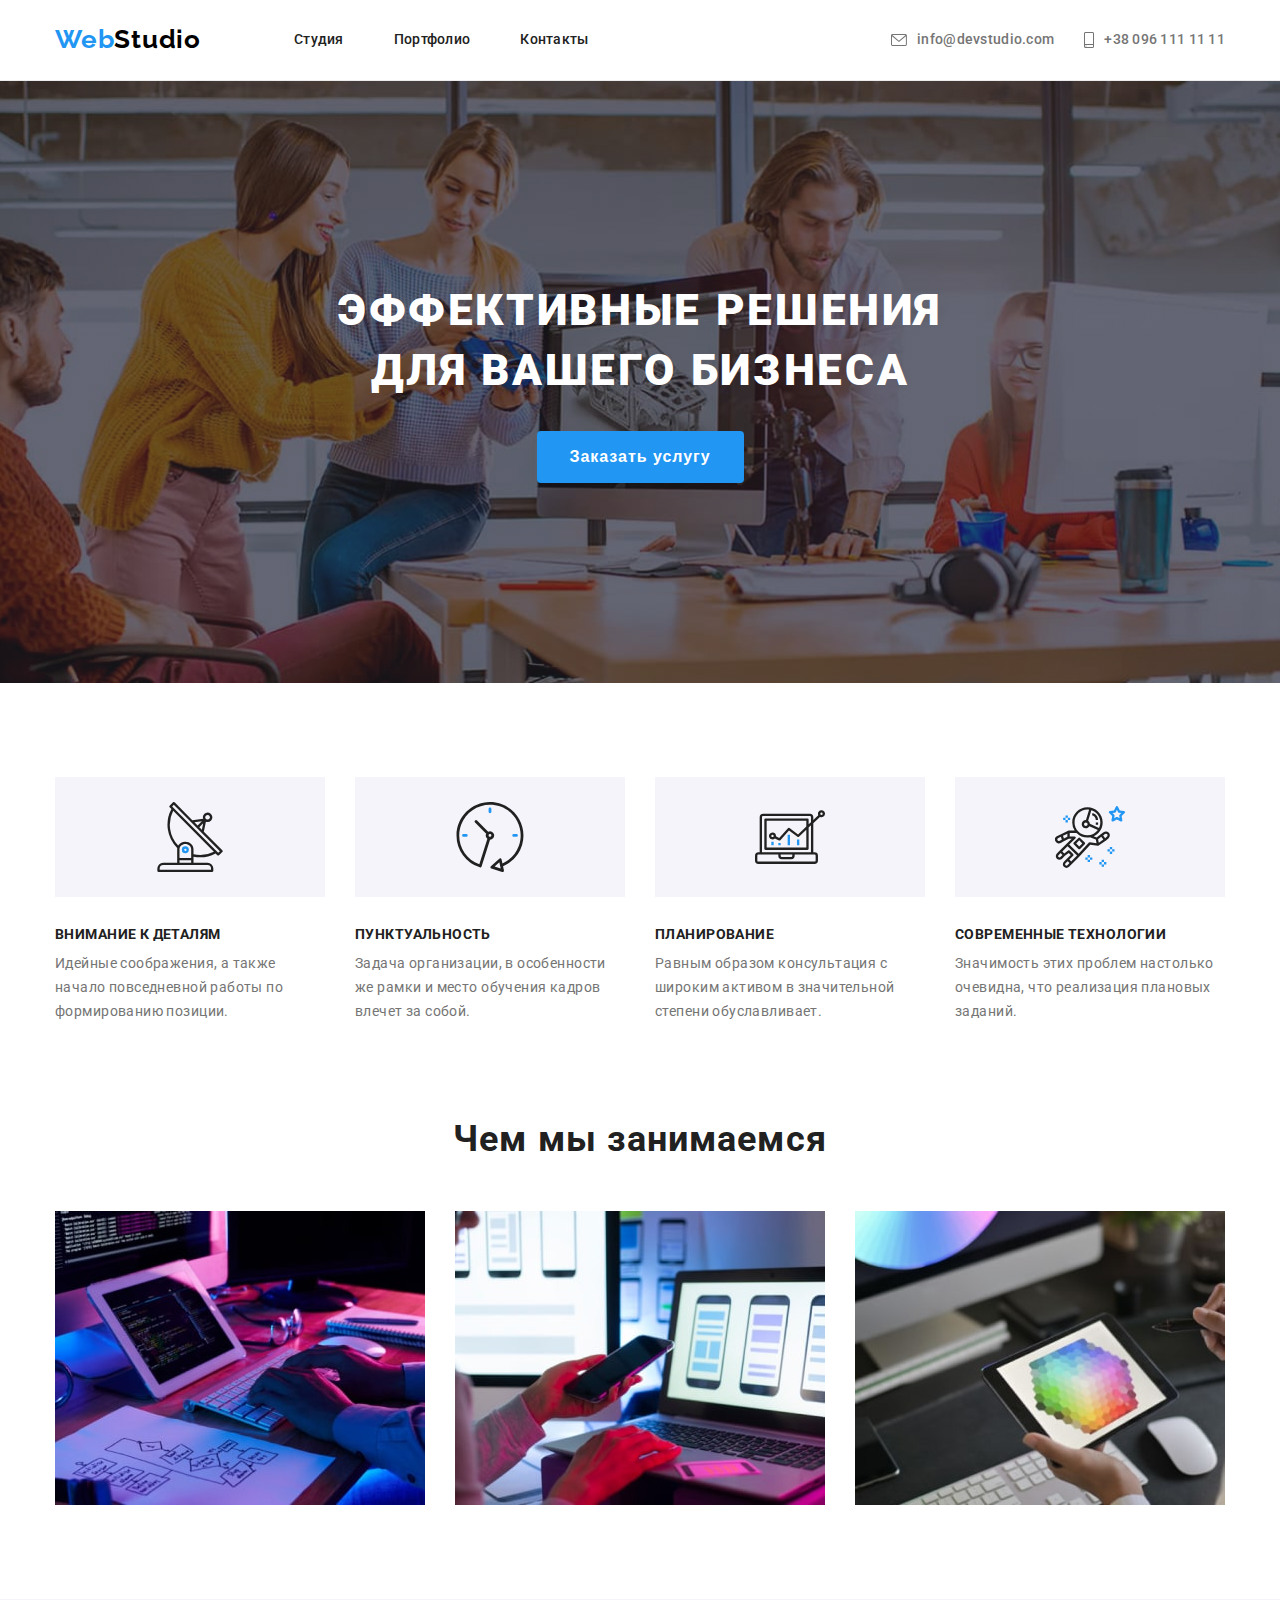
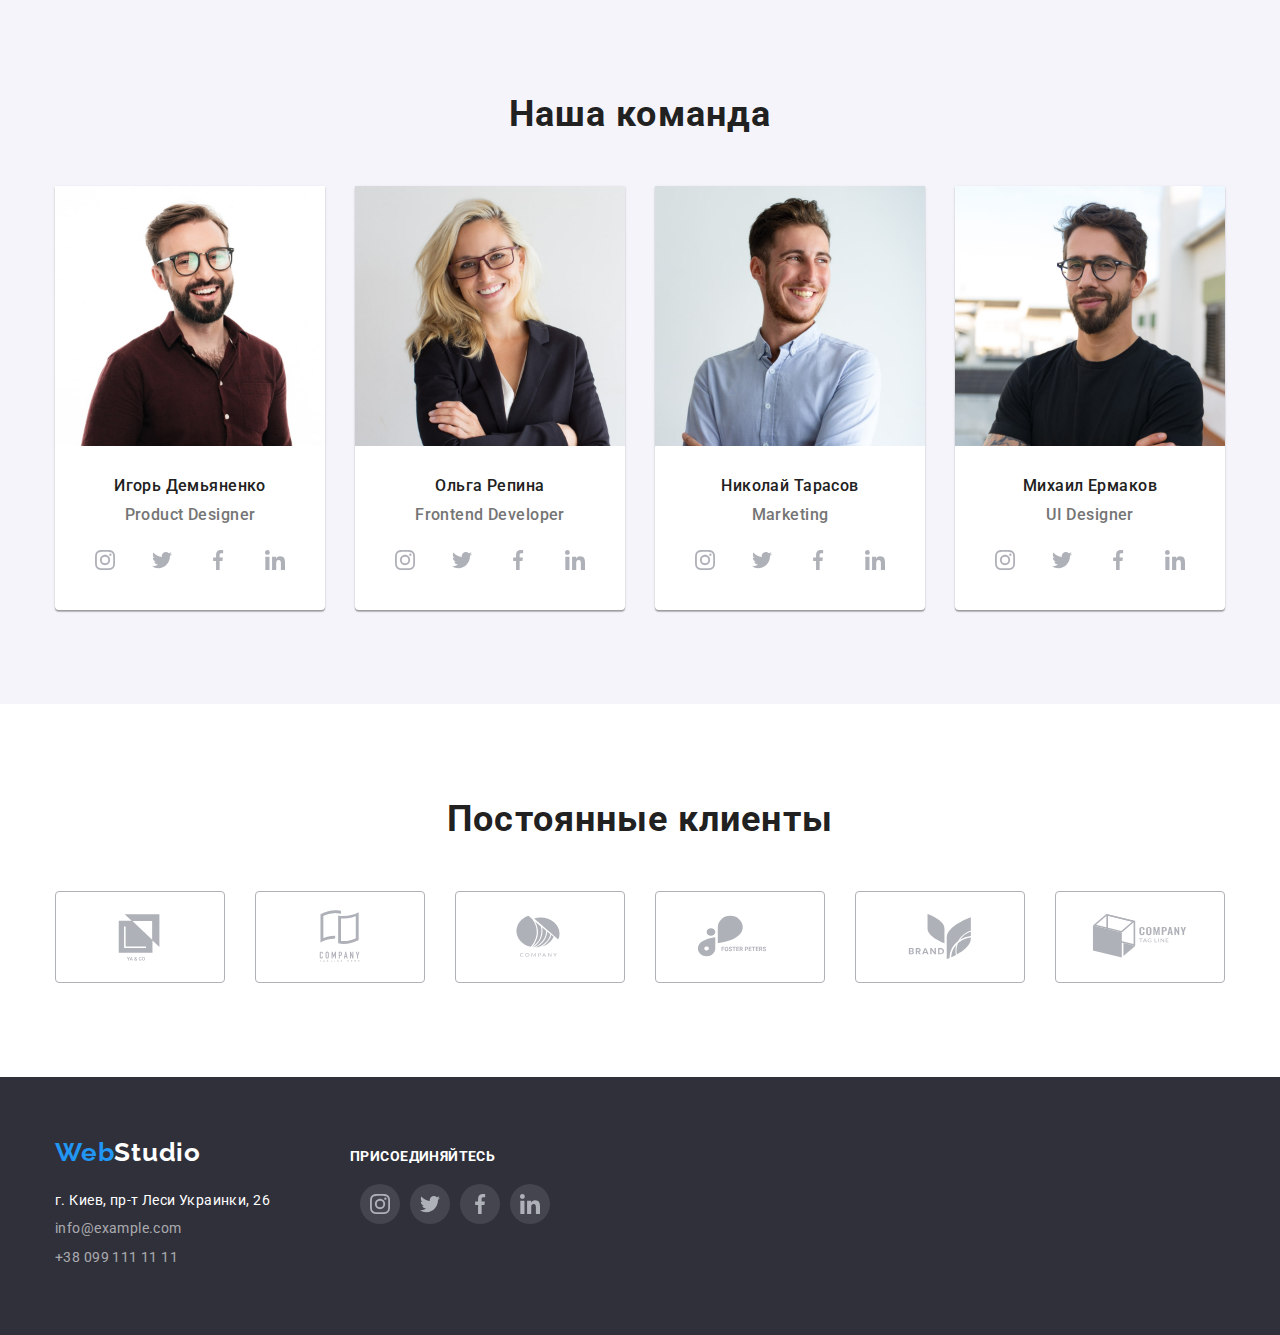
==== index.html @ e2153cbf "copy project" ====
<!DOCTYPE html>
<html lang="ru">
  <head>
    <meta charset="UTF-8" />
    <meta http-equiv="X-UA-Compatible" content="IE=edge" />
    <meta name="viewport" content="width=device-width, initial-scale=1.0" />
    <link rel="preconnect" href="https://fonts.googleapis.com" />
    <link rel="preconnect" href="https://fonts.gstatic.com" crossorigin />
    <link
      href="https://fonts.googleapis.com/css2?family=Montserrat:wght@400;700&family=Raleway:wght@700&family=Roboto:wght@400;500;700;900&display=swap"
      rel="stylesheet"
    />
    <link
      rel="stylesheet"
      href="https://cdnjs.cloudflare.com/ajax/libs/modern-normalize/1.1.0/modern-normalize.min.css"
      integrity="sha512-wpPYUAdjBVSE4KJnH1VR1HeZfpl1ub8YT/NKx4PuQ5NmX2tKuGu6U/JRp5y+Y8XG2tV+wKQpNHVUX03MfMFn9Q=="
      crossorigin="anonymous"
      referrerpolicy="no-referrer"
    />
    <link rel="stylesheet" href="./css/styles.css" />
    <title>WebStudio</title>
  </head>
  <body>
    <header class="header">
      <div class="menu container">
        <!-- Logo -->
        <a class="link logo" href="./index.html"
          >Web<span class="header-logo logo-black">Studio</span></a
        >
        <nav class="nav">
          <!-- Navigation -->
          <ul class="nav-list list">
            <li class="nav-item">
              <a class="link" href="./index.html">Студия</a>
            </li>
            <li class="nav-item">
              <a class="link" href="./portfolio.html">Портфолио</a>
            </li>

            <li class="nav-item"><a class="link" href="">Контакты</a></li>
          </ul>
        </nav>
        <ul class="auth-list list">
          <!-- email -->
          <li class="auth-item">
            <a class="link" href="mailto:info@devstudio.com">
              <svg class="auth-icon" width="16" height="12">
                <use href="./images/icons/icons.svg#icon-mail"></use>
              </svg>
              info@devstudio.com</a
            >
          </li>

          <!-- Phone -->
          <li class="auth-item">
            <a class="link" href="tel:+380961111111">
              <svg class="auth-icon" width="10" height="16">
                <use href="./images/icons/icons.svg#icon-phone"></use>
              </svg>
              +38 096 111 11 11</a
            >
          </li>
        </ul>
      </div>
    </header>
    <main>
      <!-- Banner -->
      <section class="hero section">
        <div class="container">
          <h1 class="hero-title">Эффективные решения для вашего бизнеса</h1>
          <button class="hero-button" type="button">Заказать услугу</button>
        </div>
      </section>
      <!-- Specifics -->
      <section class="specifics section">
        <div class="container">
          <h2 class="visually-hidden">Особенности</h2>
          <ul class="specifics-list list card-set">
            <li class="specifics-item card-item">
              <div class="specifics-icon">
                <svg class="spec-svg">
                  <use href="./images/icons/icons.svg#icon-antenna"></use>
                </svg>
              </div>
              <!-- <button>
                <svg>
                  <use href="./images/icons/icons.svg#icon-antenna"></use>
                </svg>
              </button> -->
              <h3 class="specifics-title title">Внимание к деталям</h3>
              <p>
                Идейные соображения, а также начало повседневной работы по формированию позиции.
              </p>
            </li>

            <li class="specifics-item card-item">
              <div class="specifics-icon">
                <svg class="spec-svg">
                  <use href="./images/icons/icons.svg#icon-clock"></use>
                </svg>
              </div>
              <h3 class="specifics-title title">Пунктуальность</h3>
              <p>
                Задача организации, в особенности же рамки и место обучения кадров влечет за собой.
              </p>
            </li>

            <li class="specifics-item card-item">
              <div class="specifics-icon">
                <svg class="spec-svg">
                  <use href="./images/icons/icons.svg#icon-diagram"></use>
                </svg>
              </div>
              <h3 class="specifics-title title">Планирование</h3>
              <p>
                Равным образом консультация с широким активом в значительной степени обуславливает.
              </p>
            </li>

            <li class="specifics-item card-item">
              <div class="specifics-icon">
                <svg class="spec-svg">
                  <use href="./images/icons/icons.svg#icon-astronaut"></use>
                </svg>
              </div>
              <h3 class="specifics-title title">Современные технологии</h3>
              <p>Значимость этих проблем настолько очевидна, что реализация плановых заданий.</p>
            </li>
          </ul>
        </div>
      </section>
      <!-- Whot we do -->
      <section class="preview section">
        <div class="container">
          <h2 class="section-title title">Чем мы занимаемся</h2>
          <ul class="preview-list list card-set">
            <li class="item card-item">
              <img
                src="./images/webstudio/work1.jpg"
                alt="разработка интерфейса"
                width="370"
                height="294"
              />
            </li>

            <li class="item card-item">
              <img src="./images/webstudio/work2.jpg" alt="дизайн" width="370" height="294" />
            </li>

            <li class="item card-item">
              <img
                src="./images/webstudio/work3.jpg"
                alt="написание кода"
                width="370"
                height="294"
              />
            </li>
          </ul>
        </div>
      </section>

      <!-- Our team -->
      <section class="team section">
        <div class="container">
          <h2 class="section-title title">Наша команда</h2>
          <ul class="team-list list card-set">
            <li class="item card-item">
              <div class="card-thumb">
                <img
                  src="./images/webstudio/product_designer.jpg"
                  alt="Дизайнер"
                  width="270"
                  height="260"
                />
              </div>

              <div class="card-text">
                <h3 class="team-worker title">Игорь Демьяненко</h3>
                <p class="team-description">Product Designer</p>
                <div class="social">
                  <ul class="social-list list">
                    <li>
                      <a
                        class="circle"
                        href="https://www.instagram.com/"
                        target="_blank"
                        rel="noopener noreferrer"
                      >
                        <svg class="social-icon">
                          <use href="./images/icons/icons.svg#icon-instagram"></use>
                        </svg>
                      </a>
                    </li>

                    <li>
                      <a
                        class="circle"
                        href="https://twitter.com/"
                        target="_blank"
                        rel="noopener noreferrer"
                      >
                        <svg class="social-icon">
                          <use href="./images/icons/icons.svg#icon-twitter"></use>
                        </svg>
                      </a>
                    </li>

                    <li>
                      <a
                        class="circle"
                        href="https://www.facebook.com/"
                        target="_blank"
                        rel="noopener noreferrer"
                      >
                        <svg class="social-icon">
                          <use href="./images/icons/icons.svg#icon-facebook"></use>
                        </svg>
                      </a>
                    </li>

                    <li>
                      <a
                        class="circle"
                        href="https://www.linkedin.com/"
                        target="_blank"
                        rel="noopener noreferrer"
                      >
                        <svg class="social-icon">
                          <use href="./images/icons/icons.svg#icon-linkedin"></use>
                        </svg>
                      </a>
                    </li>
                  </ul>
                </div>
              </div>
            </li>

            <li class="item card-item">
              <div class="card-thumb">
                <img
                  src="./images/webstudio/frontend_developer.jpg"
                  alt="Фронт Енд"
                  width="270"
                  height="260"
                />
              </div>
              <div class="card-text">
                <h3 class="team-worker title">Ольга Репина</h3>
                <p class="team-description">Frontend Developer</p>
                <div class="social">
                  <ul class="social-list list">
                    <li>
                      <a
                        class="circle"
                        href="https://www.instagram.com/"
                        target="_blank"
                        rel="noopener noreferrer"
                      >
                        <svg class="social-icon">
                          <use href="./images/icons/icons.svg#icon-instagram"></use>
                        </svg>
                      </a>
                    </li>

                    <li>
                      <a
                        class="circle"
                        href="https://twitter.com/"
                        target="_blank"
                        rel="noopener noreferrer"
                      >
                        <svg class="social-icon">
                          <use href="./images/icons/icons.svg#icon-twitter"></use>
                        </svg>
                      </a>
                    </li>

                    <li>
                      <a
                        class="circle"
                        href="https://www.facebook.com/"
                        target="_blank"
                        rel="noopener noreferrer"
                      >
                        <svg class="social-icon">
                          <use href="./images/icons/icons.svg#icon-facebook"></use>
                        </svg>
                      </a>
                    </li>

                    <li>
                      <a
                        class="circle"
                        href="https://www.linkedin.com/"
                        target="_blank"
                        rel="noopener noreferrer"
                      >
                        <svg class="social-icon">
                          <use href="./images/icons/icons.svg#icon-linkedin"></use>
                        </svg>
                      </a>
                    </li>
                  </ul>
                </div>
              </div>
            </li>

            <li class="item card-item">
              <div class="card-thumb">
                <img
                  src="./images/webstudio/marketing.jpg"
                  alt="Маркетинг"
                  width="270"
                  height="260"
                />
              </div>
              <div class="card-text">
                <h3 class="team-worker title">Николай Тарасов</h3>
                <p class="team-description">Marketing</p>
                <div class="social">
                  <ul class="social-list list">
                    <li>
                      <a
                        class="circle"
                        href="https://www.instagram.com/"
                        target="_blank"
                        rel="noopener noreferrer"
                      >
                        <svg class="social-icon">
                          <use href="./images/icons/icons.svg#icon-instagram"></use>
                        </svg>
                      </a>
                    </li>

                    <li>
                      <a
                        class="circle"
                        href="https://twitter.com/"
                        target="_blank"
                        rel="noopener noreferrer"
                      >
                        <svg class="social-icon">
                          <use href="./images/icons/icons.svg#icon-twitter"></use>
                        </svg>
                      </a>
                    </li>

                    <li>
                      <a
                        class="circle"
                        href="https://www.facebook.com/"
                        target="_blank"
                        rel="noopener noreferrer"
                      >
                        <svg class="social-icon">
                          <use href="./images/icons/icons.svg#icon-facebook"></use>
                        </svg>
                      </a>
                    </li>

                    <li>
                      <a
                        class="circle"
                        href="https://www.linkedin.com/"
                        target="_blank"
                        rel="noopener noreferrer"
                      >
                        <svg class="social-icon">
                          <use href="./images/icons/icons.svg#icon-linkedin"></use>
                        </svg>
                      </a>
                    </li>
                  </ul>
                </div>
              </div>
            </li>

            <li class="item card-item">
              <div class="card-thumb">
                <img
                  src="./images/webstudio/ui_designer.jpg"
                  alt="Юай дизайнер"
                  width="270"
                  height="260"
                />
              </div>
              <div class="card-text">
                <h3 class="team-worker title">Михаил Ермаков</h3>
                <p class="team-description">UI Designer</p>
                <div class="social">
                  <ul class="social-list list">
                    <li>
                      <a
                        class="circle"
                        href="https://www.instagram.com/"
                        target="_blank"
                        rel="noopener noreferrer"
                      >
                        <svg class="social-icon">
                          <use href="./images/icons/icons.svg#icon-instagram"></use>
                        </svg>
                      </a>
                    </li>

                    <li>
                      <a
                        class="circle"
                        href="https://twitter.com/"
                        target="_blank"
                        rel="noopener noreferrer"
                      >
                        <svg class="social-icon">
                          <use href="./images/icons/icons.svg#icon-twitter"></use>
                        </svg>
                      </a>
                    </li>

                    <li>
                      <a
                        class="circle"
                        href="https://www.facebook.com/"
                        target="_blank"
                        rel="noopener noreferrer"
                      >
                        <svg class="social-icon">
                          <use href="./images/icons/icons.svg#icon-facebook"></use>
                        </svg>
                      </a>
                    </li>

                    <li>
                      <a
                        class="circle"
                        href="https://www.linkedin.com/"
                        target="_blank"
                        rel="noopener noreferrer"
                      >
                        <svg class="social-icon">
                          <use href="./images/icons/icons.svg#icon-linkedin"></use>
                        </svg>
                      </a>
                    </li>
                  </ul>
                </div>
              </div>
            </li>
          </ul>
        </div>
      </section>

      <!-- Clients -->
      <section class="clients section">
        <div class="container">
          <h2 class="section-title title">Постоянные клиенты</h2>
          <ul class="list card-set">
            <li class="company-item card-item">
              <a class="company-link" href="#" target="_blank" rel="noopener noreferrer">
                <svg class="company-icon">
                  <use href="./images/icons/icons.svg#icon-company-1"></use>
                </svg>
              </a>
            </li>
            <li class="company-item card-item">
              <a class="company-link" href="#" target="_blank" rel="noopener noreferrer"
                ><svg class="company-icon">
                  <use href="./images/icons/icons.svg#icon-company-2"></use></svg
              ></a>
            </li>
            <li class="company-item card-item">
              <a class="company-link" href="#" target="_blank" rel="noopener noreferrer"
                ><svg class="company-icon">
                  <use href="./images/icons/icons.svg#icon-company-3"></use></svg
              ></a>
            </li>
            <li class="company-item card-item">
              <a class="company-link" href="#" target="_blank" rel="noopener noreferrer"
                ><svg class="company-icon">
                  <use href="./images/icons/icons.svg#icon-company-4"></use></svg
              ></a>
            </li>
            <li class="company-item card-item">
              <a class="company-link" href="#" target="_blank" rel="noopener noreferrer"
                ><svg class="company-icon">
                  <use href="./images/icons/icons.svg#icon-company-5"></use></svg
              ></a>
            </li>
            <li class="company-item card-item">
              <a class="company-link" href="#" target="_blank" rel="noopener noreferrer"
                ><svg class="company-icon">
                  <use href="./images/icons/icons.svg#icon-company-6"></use></svg
              ></a>
            </li>
          </ul>
        </div>
      </section>
    </main>
    <footer class="footer">
      <div class="container footer-columns">
        <div class="adress-column">
          <!-- Logo -->
          <a class="footer-logo link logo" href="./index.html"
            >Web<span class="logo-white">Studio</span></a
          >

          <!-- Address -->
          <address class="address">
            <ul class="list address-list">
              <li class="item">
                <a
                  class="address-link link"
                  href="https://goo.gl/maps/jnasmkMAZztD2F1y9"
                  target="_blank"
                  rel="noopener nofollow noreferrer"
                  >г. Киев, пр-т Леси Украинки, 26</a
                >
              </li>
              <li class="item">
                <a class="address-link link" href="mailto:info@example.com">info@example.com</a>
              </li>
              <!-- Phone -->
              <li class="item">
                <a class="address-link link" href="tel:+380991111111">+38 099 111 11 11</a>
              </li>
            </ul>
          </address>
        </div>
        <div class="social-column">
          <h2 class="title">присоединяйтесь</h2>
          <!-- <div class="social"> -->
          <ul class="social-list list">
            <li class="item">
              <a
                class="circle"
                href="https://www.instagram.com/"
                target="_blank"
                rel="noopener noreferrer"
              >
                <svg class="social-icon">
                  <use href="./images/icons/icons.svg#icon-instagram"></use>
                </svg>
              </a>
            </li>

            <li class="item">
              <a
                class="circle"
                href="https://twitter.com/"
                target="_blank"
                rel="noopener noreferrer"
              >
                <svg class="social-icon">
                  <use href="./images/icons/icons.svg#icon-twitter"></use>
                </svg>
              </a>
            </li>

            <li class="item">
              <a
                class="circle"
                href="https://www.facebook.com/"
                target="_blank"
                rel="noopener noreferrer"
              >
                <svg class="social-icon">
                  <use href="./images/icons/icons.svg#icon-facebook"></use>
                </svg>
              </a>
            </li>

            <li class="item">
              <a
                class="circle"
                href="https://www.linkedin.com/"
                target="_blank"
                rel="noopener noreferrer"
              >
                <svg class="social-icon">
                  <use href="./images/icons/icons.svg#icon-linkedin"></use>
                </svg>
              </a>
            </li>
          </ul>
          <!-- </div> -->
        </div>
      </div>
    </footer>
  </body>
</html>
---- css/styles.css ----
*,
*::before,
*::after {
  box-sizing: border-box;
}
/* Variables */
:root {
  /* Color Palet */
  --icon-gray: #afb1b8;
  --background-white: #ffffff;
  --background-white-transperent: rgba(255, 255, 255, 0.1);
  --background-light-gray: #f5f4fa;
  --background-dark-gray: #2f303a;
  --text-black: #000000;
  --text-white: #ffffff;
  --text-gray: #757575;
  --text-dark-gray: #212121;
  --text-gray-alfa: rgba(255, 255, 255, 0.6);
  --accent: #2196f3;
  --accent-hover: #188ce8;
  --font-main: Roboto, sans-serif;
  --font-decor: Raleway, Segoe UI, sans-serif;
  --border-gray: rgba(236, 236, 236, 1);
  --card-gap: 30px;
  --shadow: 0px 1px 3px rgba(0, 0, 0, 0.12), 0px 1px 1px rgba(0, 0, 0, 0.14),
    0px 2px 1px rgba(0, 0, 0, 0.2);

  --card-shadow: 0px 1px 1px rgba(0, 0, 0, 0.12), 0px 4px 4px rgba(0, 0, 0, 0.06),
    1px 4px 6px rgba(0, 0, 0, 0.16);
}

/* Fonts Palet*/
/* 
font-family: 'Raleway';
font-style: normal;
font-weight: 700; logo

font-family: 'Roboto';
font-style: normal;
font-weight: 400; p address
font-weight: 500; link h3
font-weight: 700; button h2 h3
font-weight: 900; h1 */
/* ----------------------------------------------------------------------------------------------------------------------- */
.container {
  width: 1200px;
  padding: 0px 15px;
  margin-left: auto;
  margin-right: auto;
  /* outline: solid tomato; */
}
body {
  margin: 0px;
  background-color: var(--background-white);
  color: var(--text-gray);
  font-family: var(--font-main);
  font-weight: 400;
  font-size: 14px;
  line-height: 1.7;
  letter-spacing: 0.03em;
}
img {
  display: block;
  max-width: 100%;
}
p {
  margin-top: 0px;
  margin-bottom: 0px;
}
.section {
  padding: 94px 0px;
}
.list {
  padding: 0;
  margin: 0;
  list-style: none;
}
.link {
  text-decoration: none;
  color: inherit;
}
.title {
  margin-top: 0px;
  margin-bottom: 0px;
  color: var(--text-dark-gray);
}

.visually-hidden {
  position: absolute;
  white-space: nowrap;
  width: 1px;
  height: 1px;
  overflow: hidden;
  border: 0;
  padding: 0;
  clip: rect(0 0 0 0);
  clip-path: inset(50%);
  margin: -1px;
}

.card-set {
  display: flex;
  flex-wrap: wrap;
  margin-top: calc(-1 * var(--card-gap));
  margin-left: calc(-1 * var(--card-gap));
}
.card-item {
  margin-top: var(--card-gap);
  margin-left: var(--card-gap);
}

/* --------------------------------------------------------------------------------------------------------------------- */
/* Page Index */
/* header */

/* .nav {
} */

.header {
  font-weight: 500;
  line-height: 1.1;
  letter-spacing: 0.02em;
  border-bottom: 1px solid var(--border-gray);
}
.menu {
  display: flex;
  align-items: center;
}
.logo {
  font-family: var(--font-decor);
  font-size: 26px;
  font-weight: 700;
  line-height: 1.2;
  letter-spacing: 0.03em;
  color: var(--accent);
}
.header .logo {
  margin-right: 93px;
}
.logo-black {
  color: var(--text-black);
}
.logo:hover .logo-black,
.logo:focus .logo-black {
  color: var(--accent);
}

.nav-list {
  display: flex;
  color: var(--text-dark-gray);
}
/* .nav-item {
} */

/* Відступи пунктів навігації_________________________ */
.nav-list .nav-item + .nav-item {
  margin-left: 50px;
}
/* або так: */
/* .nav-list .nav-item:not(:last-child) {
  margin-right: 50px;
} */
/* ___________________________________________ */

.nav-list .link,
.auth-item .link {
  display: flex;
  align-items: center;
  padding-top: 32px;
  padding-bottom: 32px;
}
.nav-item .link:hover,
.nav-item .link:focus {
  color: var(--accent);
}
.auth-list {
  display: flex;
  align-items: center;
  margin-left: auto;
}
/* .auth-item .link {
  display: flex;
  align-items: center;
} */
.auth-list .auth-item + .auth-item {
  margin-left: 30px;
}
/* .auth-item {
} */
.auth-item .link:hover,
.auth-item .link:focus {
  color: var(--accent);
}
.auth-icon {
  margin-right: 10px;
  fill: currentColor;
}

/* main________________________________________________ */

.hero.section {
  padding-top: 200px;
  padding-bottom: 200px;
}
.hero {
  /* background-color: var(--background-dark-gray); */
  text-align: center;
  max-width: 1600px;
  margin-left: auto;
  margin-right: auto;
  background-image: linear-gradient(to right, rgba(47, 48, 58, 0.4), rgba(47, 48, 58, 0.4)),
    url(../images/backgrounds/header-background.jpg);
  background-repeat: no-repeat;
  background-size: cover;
  background-position: center;
}
.hero-title {
  width: 696px;
  margin-top: 0px;
  margin-bottom: 30px;
  margin-right: auto;
  margin-left: auto;

  font-weight: 900;
  font-size: 44px;
  line-height: 1.36;
  letter-spacing: 0.06em;
  text-transform: uppercase;
  color: var(--text-white);
}
.hero-button {
  display: inline-block;
  min-width: 200px;
  min-height: 50px;
  padding: 10px 32px;

  text-align: center;
  font-weight: 700;
  font-size: 16px;
  line-height: 1.9;
  letter-spacing: 0.06em;

  color: var(--text-white);
  background-color: var(--accent);
  border: 1px solid transparent;
  border-radius: 4px;
}
.hero-button:hover,
.hero-button:focus {
  background-color: var(--accent-hover);
}

/* specifics________________________________________________ */

.specifics {
  padding-bottom: 0px;
}
.specifics-title {
  margin-bottom: 10px;

  font-weight: 700;
  font-size: 14px;
  line-height: 1.1;
  text-transform: uppercase;
}
.specifics-item {
  flex-basis: calc(100% / 4 - var(--card-gap));
}
.section-title {
  margin-bottom: 50px;
  font-weight: 700;
  font-size: 36px;
  line-height: 1.2;
  text-align: center;
  letter-spacing: 0.03em;
}
.preview .item {
  flex-basis: calc(100% / 3 - var(--card-gap));
}
.specifics-icon {
  display: flex;
  justify-content: center;
  align-items: center;
  height: 120px;
  background-color: var(--background-light-gray);
  margin-bottom: 30px;
}

.spec-svg {
  width: 70px;
  height: 70px;
}
/* team __________________________________________*/
.team {
  background-color: var(--background-light-gray);
}
/* .team-title {
} */
/* .team-list {

} */
.team-list > .item {
  display: block;
  background-color: var(--background-white);
  box-shadow: var(--shadow);
  border-radius: 0px 0px 4px 4px;
  width: calc(100% / 4 - var(--card-gap));
}

.team-list .photo {
  margin-bottom: 20px;
}
.team-worker {
  margin-bottom: 10px;
}
.team-worker,
.team-description {
  font-weight: 500;
  font-size: 16px;
  line-height: 1.1875;
  text-align: center;
}
.team-description {
  margin-bottom: 16px;
}
.team-list .card-text {
  padding: 30px;
}

/* .social {
  outline: 1px solid orange;
} */
.circle {
  display: flex;
  justify-content: center;
  align-items: center;
  width: 40px;
  height: 40px;
  /* background-color: teal; */
  border-radius: 50%;
}
.social-list {
  display: flex;
  justify-content: space-between;
}
.circle:hover,
.circle:focus {
  background-color: var(--accent);
}
.social-icon {
  width: 20px;
  height: 20px;
  fill: var(--icon-gray);
}
.circle:hover .social-icon,
.circle:focus .social-icon {
  fill: var(--background-white);
}

/* Clients_____________________________________ */
.company-list {
  display: flex;
}

.company-item {
  flex-basis: calc(100% / 6 - var(--card-gap));
}

.company-link {
  display: flex;
  justify-content: center;
  align-items: center;
  height: 92px;
  border: 1px solid var(--icon-gray);
  border-radius: 4px;
}
.company-icon {
  width: 106px;
  height: 60px;
  fill: var(--icon-gray);
}
.company-link:hover,
.company-link:focus {
  border: 1px solid var(--accent);
}
.company-link:hover .company-icon,
.company-link:focus .company-icon {
  fill: var(--accent);
}

/* footer______________________________________ */
.footer-columns {
  display: flex;
  align-items: baseline;
}
.adress-column {
  /* background-color: teal; */
  margin-right: 70px;
}

.footer .social-list {
  margin-left: 10px;
}

.footer .item:not(:last-child) {
  margin-right: 10px;
}

.footer .circle {
  background-color: var(--background-white-transperent);
}

.footer .circle:hover,
.footer .circle:focus {
  background-color: var(--accent);
}
.social-column .title {
  color: var(--text-white);
  text-transform: uppercase;
  margin-bottom: 20px;

  font-size: 14px;
  line-height: 1.1428;
  letter-spacing: 0.03em;
}

.footer {
  padding-top: 60px;
  padding-bottom: 60px;
  background-color: var(--background-dark-gray);
}
.footer-logo {
  display: block;
  margin-bottom: 20px;
}
.logo-white {
  color: var(--text-white);
}
.logo:hover .logo-white,
.logo:focus .logo-white {
  color: var(--accent);
}
.address {
  font-style: inherit;
}
/* .address-list {
} */
.address-link {
  color: var(--text-gray-alfa);
}
.address-link[target='_blank'] {
  color: var(--text-white);
}
.address-link:hover,
.address-link:focus {
  color: var(--accent);
}
.address-list > .item {
  display: block;
  margin-bottom: 5px;
}
.address-link > .item:not(:last-child) {
}

/* _____Page Portfolio______________________________________________________________ */
/* .portfolio {
} */
/* filter */

.filter-list {
  display: flex;
  justify-content: center;
  margin-bottom: 50px;
}
/* .filter-item {
} */
.filter-list .filter-item:not(:last-child) {
  margin-right: 10px;
}

/* .nav-list .nav-item:not(:last-child) {
  margin-right: 50px;
} */
.filter-button {
  font-family: var(--font-main);
  font-weight: 500;
  font-size: 16px;
  line-height: 1.6;
  text-align: center;

  color: var(--text-dark-gray);
  background-color: var(--background-light-gray);
  border: none;
  border-radius: 4px;
  padding: 6px 22px;
}

.filter-button:hover,
.filter-button:focus {
  color: var(--text-white);
  background-color: var(--accent);
  box-shadow: 0px 3px 1px rgba(0, 0, 0, 0.1), 0px 1px 2px rgba(0, 0, 0, 0.08),
    0px 2px 2px rgba(0, 0, 0, 0.12);
}

/* Portfolio__________________________________________ */
/* .portfolio-list {
} */
.portfolio-item {
  background-color: var(--background-white);
  width: calc(100% / 3 - var(--card-gap));
}
.portfolio-link {
  display: flex;
  flex-direction: column;
}
.portfolio-link:hover,
.portfolio-link:focus {
  box-shadow: var(--card-shadow);
}

.portfolio-item p {
  font-size: 16px;
  line-height: 1.875;
  margin-bottom: 0px;
  margin-top: 0px;
}
.portfolio-title {
  font-weight: 700;
  font-size: 18px;
  line-height: 2;
  letter-spacing: 0.06em;
  color: var(--text-dark-gray);
  margin-bottom: 4px;
}

.portfolio-list .card-text {
  padding: 20px 24px;
  border-right: 1px solid #eeeeee;
  border-bottom: 1px solid #eeeeee;
  border-left: 1px solid #eeeeee;
}
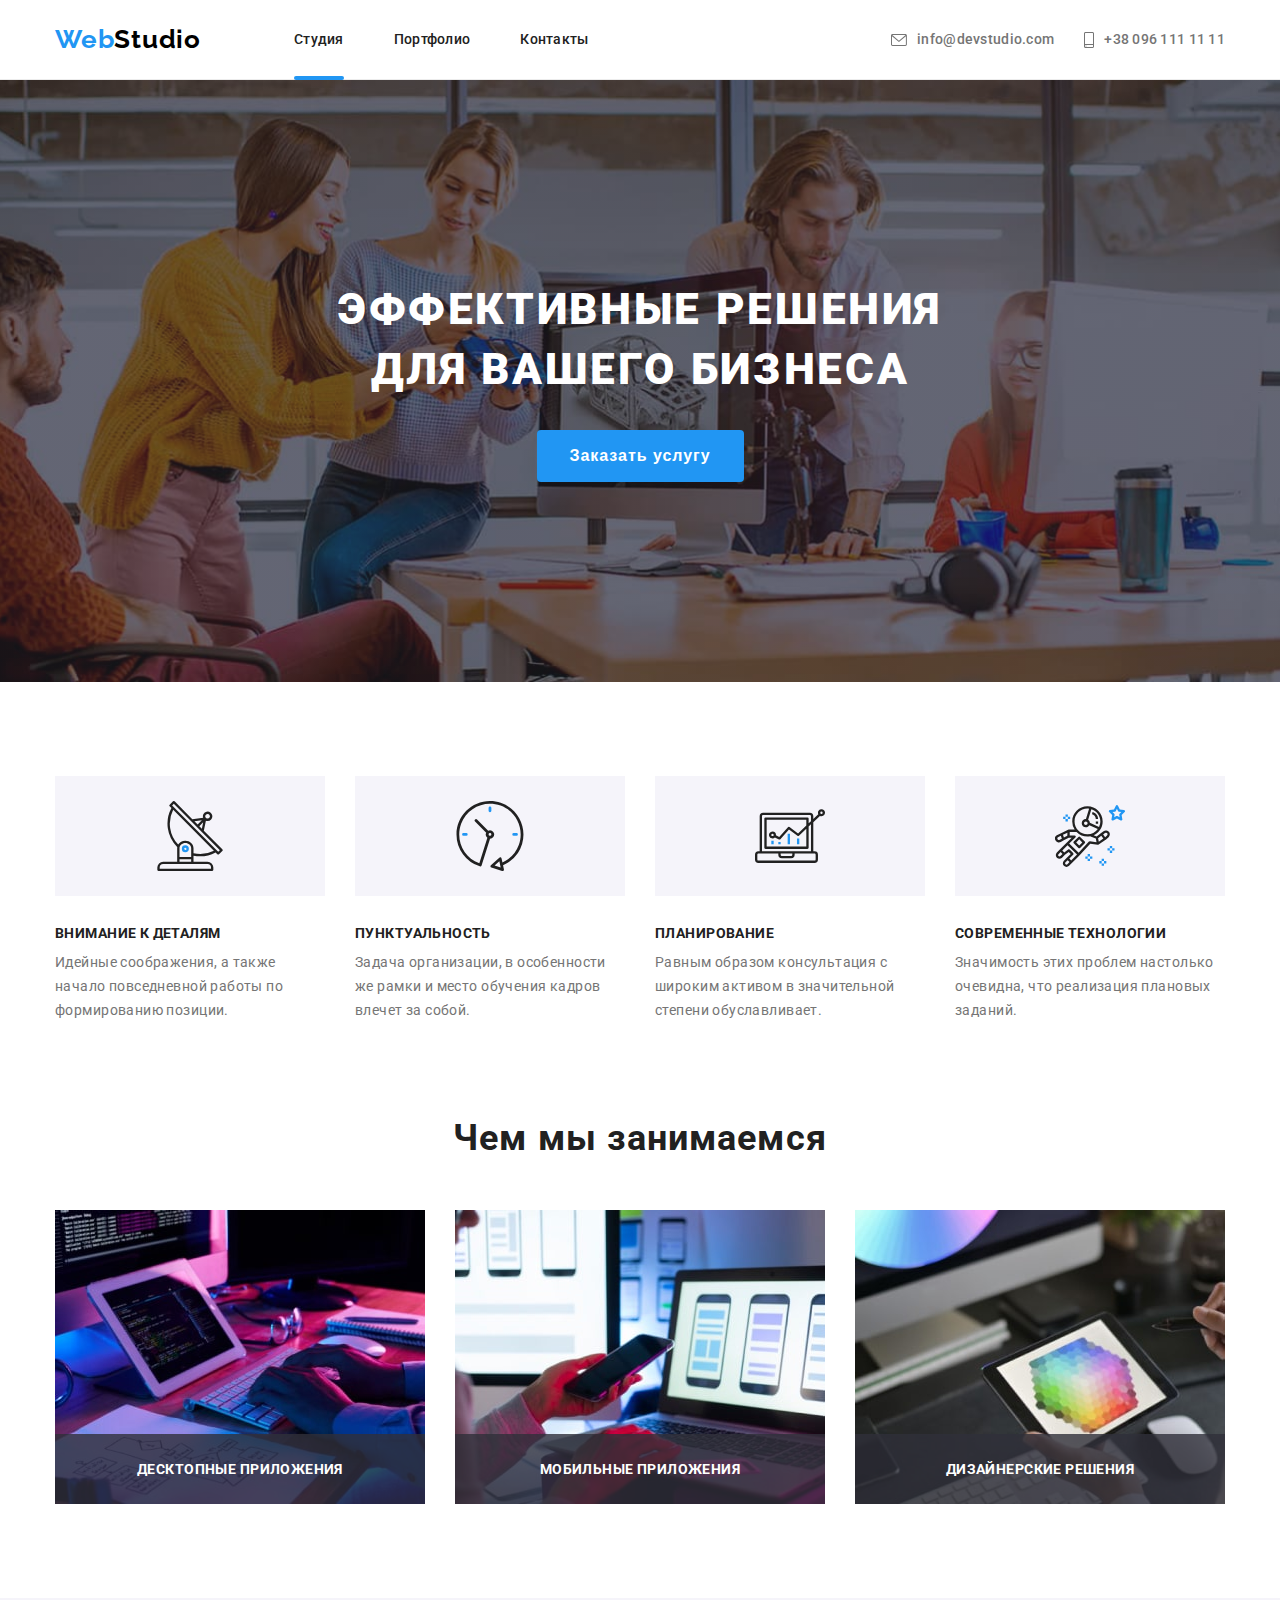
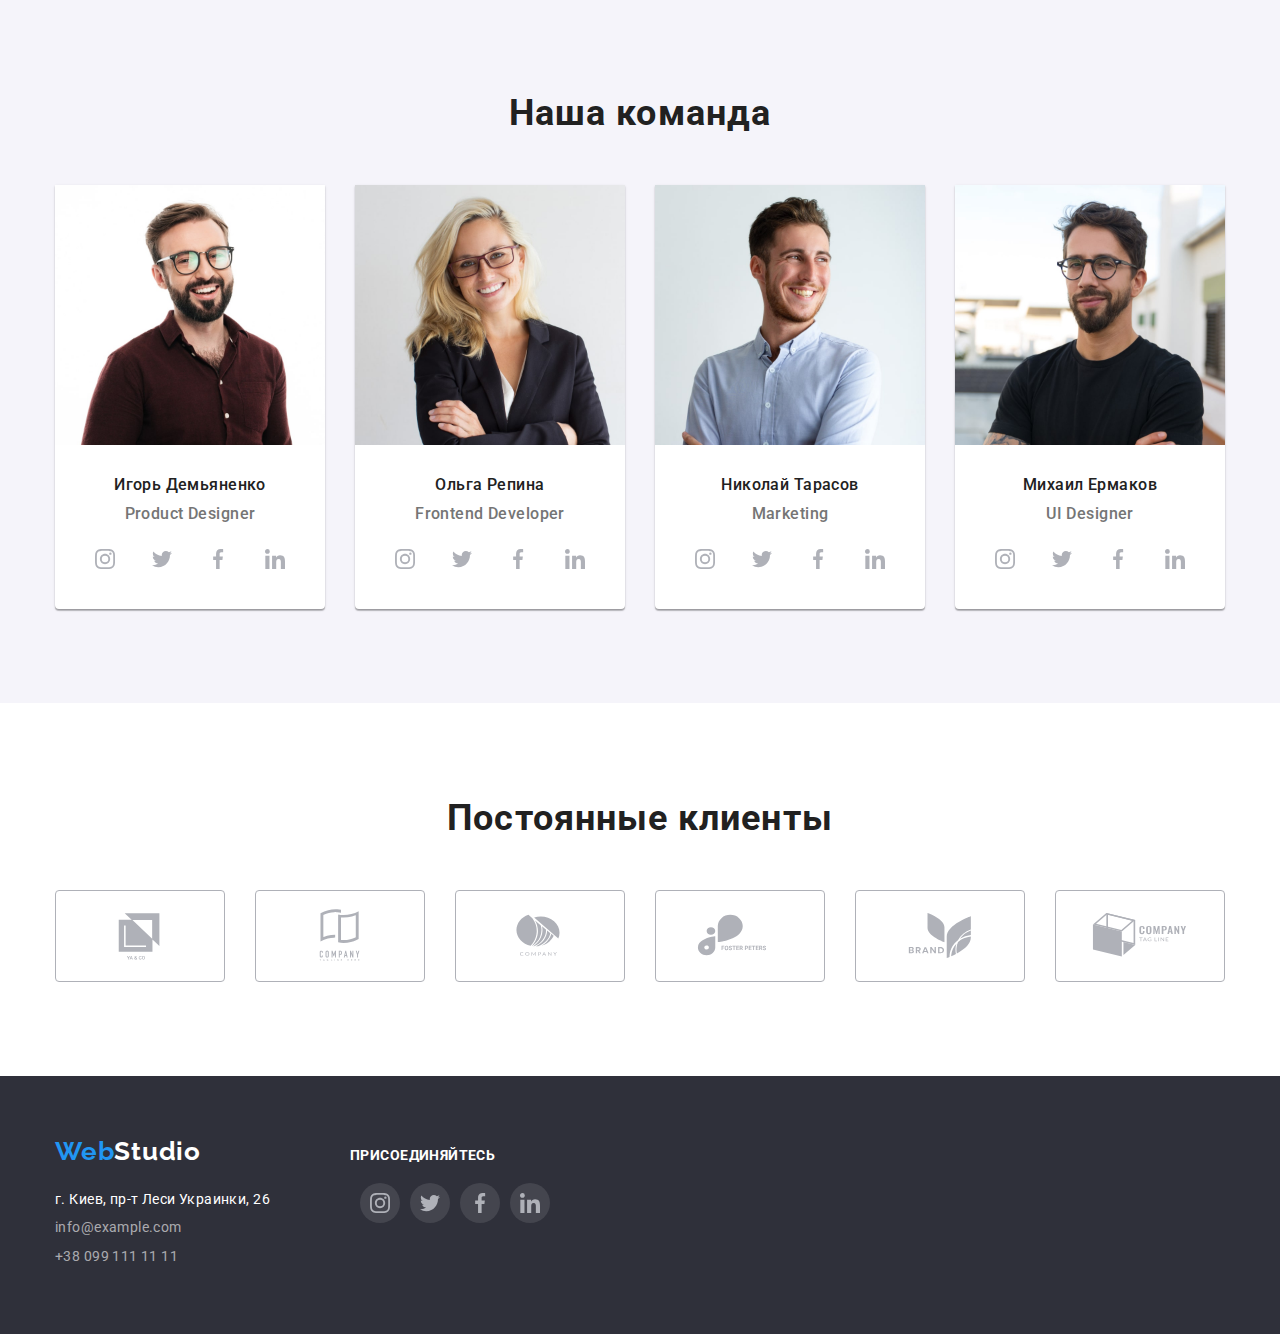
==== commit 2d42db28: "add modal window" ====
--- a/index.html
+++ b/index.html
@@ -31,7 +31,7 @@
           <!-- Navigation -->
           <ul class="nav-list list">
             <li class="nav-item">
-              <a class="link" href="./index.html">Студия</a>
+              <a class="link current" href="./index.html">Студия</a>
             </li>
             <li class="nav-item">
               <a class="link" href="./portfolio.html">Портфолио</a>
@@ -68,7 +68,7 @@
       <section class="hero section">
         <div class="container">
           <h1 class="hero-title">Эффективные решения для вашего бизнеса</h1>
-          <button class="hero-button" type="button">Заказать услугу</button>
+          <button class="hero-button" data-modal-open type="button">Заказать услугу</button>
         </div>
       </section>
       <!-- Specifics -->
@@ -82,11 +82,6 @@
                   <use href="./images/icons/icons.svg#icon-antenna"></use>
                 </svg>
               </div>
-              <!-- <button>
-                <svg>
-                  <use href="./images/icons/icons.svg#icon-antenna"></use>
-                </svg>
-              </button> -->
               <h3 class="specifics-title title">Внимание к деталям</h3>
               <p>
                 Идейные соображения, а также начало повседневной работы по формированию позиции.
@@ -135,25 +130,34 @@
           <h2 class="section-title title">Чем мы занимаемся</h2>
           <ul class="preview-list list card-set">
             <li class="item card-item">
-              <img
-                src="./images/webstudio/work1.jpg"
-                alt="разработка интерфейса"
-                width="370"
-                height="294"
-              />
+              <div class="preview-thumb">
+                <img
+                  src="./images/webstudio/work1.jpg"
+                  alt="разработка интерфейса"
+                  width="370"
+                  height="294"
+                />
+                <h3 class="preview-title title">Десктопные приложения</h3>
+              </div>
             </li>
 
             <li class="item card-item">
-              <img src="./images/webstudio/work2.jpg" alt="дизайн" width="370" height="294" />
+              <div class="preview-thumb">
+                <img src="./images/webstudio/work2.jpg" alt="дизайн" width="370" height="294" />
+                <h3 class="preview-title title">Мобильные приложения</h3>
+              </div>
             </li>
 
             <li class="item card-item">
-              <img
-                src="./images/webstudio/work3.jpg"
-                alt="написание кода"
-                width="370"
-                height="294"
-              />
+              <div class="preview-thumb">
+                <img
+                  src="./images/webstudio/work3.jpg"
+                  alt="написание кода"
+                  width="370"
+                  height="294"
+                />
+                <h3 class="preview-title title">Дизайнерские решения</h3>
+              </div>
             </li>
           </ul>
         </div>
@@ -494,6 +498,22 @@
         </div>
       </section>
     </main>
+
+    <!-- Modal window_________________________________________ -->
+
+    <!-- Background -->
+    <div class="backdrop is-hidden" data-modal>
+      <!-- Modal -->
+      <div class="modal">
+        <button class="close-button button" data-modal-close>
+          <svg class="icon-close">
+            <use href="./images/icons/icons.svg#icon-close-modal-window"></use>
+          </svg>
+          <!-- close -->
+        </button>
+      </div>
+    </div>
+
     <footer class="footer">
       <div class="container footer-columns">
         <div class="adress-column">
@@ -584,5 +604,17 @@
         </div>
       </div>
     </footer>
+
+    <!-- Script_______________________________________________ -->
+    <script>
+      <!-- console.log(document.querySelector('.header').getBoundingClientRect().height); -->
+
+      const { height: pageHeaderHeight } = document
+        .querySelector('.header')
+        .getBoundingClientRect();
+
+      document.body.style.paddingTop = `${pageHeaderHeight}px`;
+    </script>
+    <script src="./js/modal.js"></script>
   </body>
 </html>
--- a/css/styles.css
+++ b/css/styles.css
@@ -9,6 +9,7 @@
   --icon-gray: #afb1b8;
   --background-white: #ffffff;
   --background-white-transperent: rgba(255, 255, 255, 0.1);
+  --background-grey-transparent: rgba(47, 48, 58, 0.8);
   --background-light-gray: #f5f4fa;
   --background-dark-gray: #2f303a;
   --text-black: #000000;
@@ -18,6 +19,7 @@
   --text-gray-alfa: rgba(255, 255, 255, 0.6);
   --accent: #2196f3;
   --accent-hover: #188ce8;
+  --accent-transparent: rgba(33, 150, 243, 0.9);
   --font-main: Roboto, sans-serif;
   --font-decor: Raleway, Segoe UI, sans-serif;
   --border-gray: rgba(236, 236, 236, 1);
@@ -109,18 +111,78 @@
   margin-left: var(--card-gap);
 }
 
-/* --------------------------------------------------------------------------------------------------------------------- */
-/* Page Index */
-/* header */
-
-/* .nav {
-} */
+/* _________________________________Modal Window______________________________ */
+.backdrop {
+  position: fixed;
+  top: 0;
+  left: 0;
+  z-index: 2;
+
+  width: 100%;
+  height: 100%;
+  background-color: rgba(0, 0, 0, 0.2);
+}
+
+.backdrop.is-hidden {
+  opacity: 0;
+  pointer-events: none;
+}
+
+.modal {
+  position: absolute;
+  top: 50%;
+  left: 50%;
+  transform: translate(-50%, -50%);
+
+  min-width: 528px;
+  min-height: 581px;
+  background-color: var(--background-white);
+  border-radius: 4px;
+}
+
+.close-button {
+  position: absolute;
+  top: 8px;
+  right: 8px;
+
+  width: 30px;
+  height: 30px;
+  border-radius: 50%;
+
+  display: flex;
+  justify-content: center;
+  align-items: center;
+
+  background: var(--background-white);
+  border: 1px solid rgba(0, 0, 0, 0.1);
+}
+
+.close-button:hover {
+  box-shadow: 0px 1px 3px rgba(0, 0, 0, 0.12), 0px 1px 1px rgba(0, 0, 0, 0.14),
+    0px 2px 1px rgba(0, 0, 0, 0.2);
+}
+
+.icon-close {
+  width: 18px;
+  height: 18px;
+}
+/* ____________________________________________________________________________________ */
+/* Page Index_________________________________________________________ */
+/* header_____________________________________________________________ */
 
 .header {
   font-weight: 500;
   line-height: 1.1;
   letter-spacing: 0.02em;
   border-bottom: 1px solid var(--border-gray);
+  background-color: var(--background-white);
+
+  position: fixed;
+  top: 0;
+  left: 0;
+
+  width: 100%;
+  z-index: 1;
 }
 .menu {
   display: flex;
@@ -149,12 +211,25 @@
   display: flex;
   color: var(--text-dark-gray);
 }
-/* .nav-item {
-} */
 
 /* Відступи пунктів навігації_________________________ */
 .nav-list .nav-item + .nav-item {
   margin-left: 50px;
+}
+.nav-item {
+  display: flex;
+  flex-wrap: wrap;
+  position: relative;
+}
+.link.current::after {
+  content: ' ';
+  background-color: var(--accent);
+  height: 4px;
+  width: 100%;
+  border-radius: 2px;
+  position: absolute;
+  left: 0;
+  bottom: -1px;
 }
 /* або так: */
 /* .nav-list .nav-item:not(:last-child) {
@@ -167,7 +242,7 @@
   display: flex;
   align-items: center;
   padding-top: 32px;
-  padding-bottom: 32px;
+  padding-bottom: 31px;
 }
 .nav-item .link:hover,
 .nav-item .link:focus {
@@ -196,7 +271,7 @@
   fill: currentColor;
 }
 
-/* main________________________________________________ */
+/* Main________________________________________________ */
 
 .hero.section {
   padding-top: 200px;
@@ -274,9 +349,7 @@
   text-align: center;
   letter-spacing: 0.03em;
 }
-.preview .item {
-  flex-basis: calc(100% / 3 - var(--card-gap));
-}
+
 .specifics-icon {
   display: flex;
   justify-content: center;
@@ -290,15 +363,40 @@
   width: 70px;
   height: 70px;
 }
+
+/* Whot we do____________________________________ */
+.preview .item {
+  flex-basis: calc(100% / 3 - var(--card-gap));
+}
+.preview-thumb {
+  position: relative;
+}
+
+.preview-title {
+  font-weight: 700;
+  font-size: 14px;
+  line-height: 1.1428;
+  text-align: center;
+  letter-spacing: 0.03em;
+  text-transform: uppercase;
+
+  color: var(--text-white);
+  background-color: var(--background-grey-transparent);
+
+  display: inline-block;
+  width: 100%;
+  padding: 27px 0px;
+
+  position: absolute;
+  bottom: 0px;
+  left: 0px;
+}
+
 /* team __________________________________________*/
 .team {
   background-color: var(--background-light-gray);
 }
-/* .team-title {
-} */
-/* .team-list {
-
-} */
+
 .team-list > .item {
   display: block;
   background-color: var(--background-white);
@@ -310,9 +408,11 @@
 .team-list .photo {
   margin-bottom: 20px;
 }
+
 .team-worker {
   margin-bottom: 10px;
 }
+
 .team-worker,
 .team-description {
   font-weight: 500;
@@ -320,16 +420,15 @@
   line-height: 1.1875;
   text-align: center;
 }
+
 .team-description {
   margin-bottom: 16px;
 }
+
 .team-list .card-text {
   padding: 30px;
 }
 
-/* .social {
-  outline: 1px solid orange;
-} */
 .circle {
   display: flex;
   justify-content: center;
@@ -379,10 +478,12 @@
   height: 60px;
   fill: var(--icon-gray);
 }
+
 .company-link:hover,
 .company-link:focus {
   border: 1px solid var(--accent);
 }
+
 .company-link:hover .company-icon,
 .company-link:focus .company-icon {
   fill: var(--accent);
@@ -393,6 +494,7 @@
   display: flex;
   align-items: baseline;
 }
+
 .adress-column {
   /* background-color: teal; */
   margin-right: 70px;
@@ -414,6 +516,7 @@
 .footer .circle:focus {
   background-color: var(--accent);
 }
+
 .social-column .title {
   color: var(--text-white);
   text-transform: uppercase;
@@ -429,58 +532,57 @@
   padding-bottom: 60px;
   background-color: var(--background-dark-gray);
 }
+
 .footer-logo {
   display: block;
   margin-bottom: 20px;
 }
+
 .logo-white {
   color: var(--text-white);
 }
+
 .logo:hover .logo-white,
 .logo:focus .logo-white {
   color: var(--accent);
 }
+
 .address {
   font-style: inherit;
 }
-/* .address-list {
-} */
+
 .address-link {
   color: var(--text-gray-alfa);
 }
+
 .address-link[target='_blank'] {
   color: var(--text-white);
 }
+
 .address-link:hover,
 .address-link:focus {
   color: var(--accent);
 }
+
 .address-list > .item {
   display: block;
   margin-bottom: 5px;
 }
-.address-link > .item:not(:last-child) {
-}
-
-/* _____Page Portfolio______________________________________________________________ */
-/* .portfolio {
-} */
-/* filter */
+
+/* ___________________________Page Portfolio_____________________________________ */
+
+/* filter ______________________________________*/
 
 .filter-list {
   display: flex;
   justify-content: center;
   margin-bottom: 50px;
 }
-/* .filter-item {
-} */
+
 .filter-list .filter-item:not(:last-child) {
   margin-right: 10px;
 }
 
-/* .nav-list .nav-item:not(:last-child) {
-  margin-right: 50px;
-} */
 .filter-button {
   font-family: var(--font-main);
   font-weight: 500;
@@ -504,8 +606,7 @@
 }
 
 /* Portfolio__________________________________________ */
-/* .portfolio-list {
-} */
+
 .portfolio-item {
   background-color: var(--background-white);
   width: calc(100% / 3 - var(--card-gap));
@@ -540,3 +641,34 @@
   border-bottom: 1px solid #eeeeee;
   border-left: 1px solid #eeeeee;
 }
+
+.portfolio-thumb {
+  position: relative;
+  overflow: hidden;
+}
+
+.portfolio-overlay {
+  /* geometry */
+  width: 100%;
+  height: 100%;
+  background-color: var(--accent-transparent);
+
+  /* position */
+  position: absolute;
+  bottom: 0;
+  left: 0;
+
+  /* animation */
+  transition: 250ms transform linear;
+  transform: translateY(100%);
+}
+.portfolio-description {
+  font-size: 18px;
+  line-height: 1.56;
+  letter-spacing: 0.03em;
+  color: var(--text-white);
+  padding: 63px 24px;
+}
+.portfolio-link:hover .portfolio-overlay {
+  transform: translateY(0%);
+}
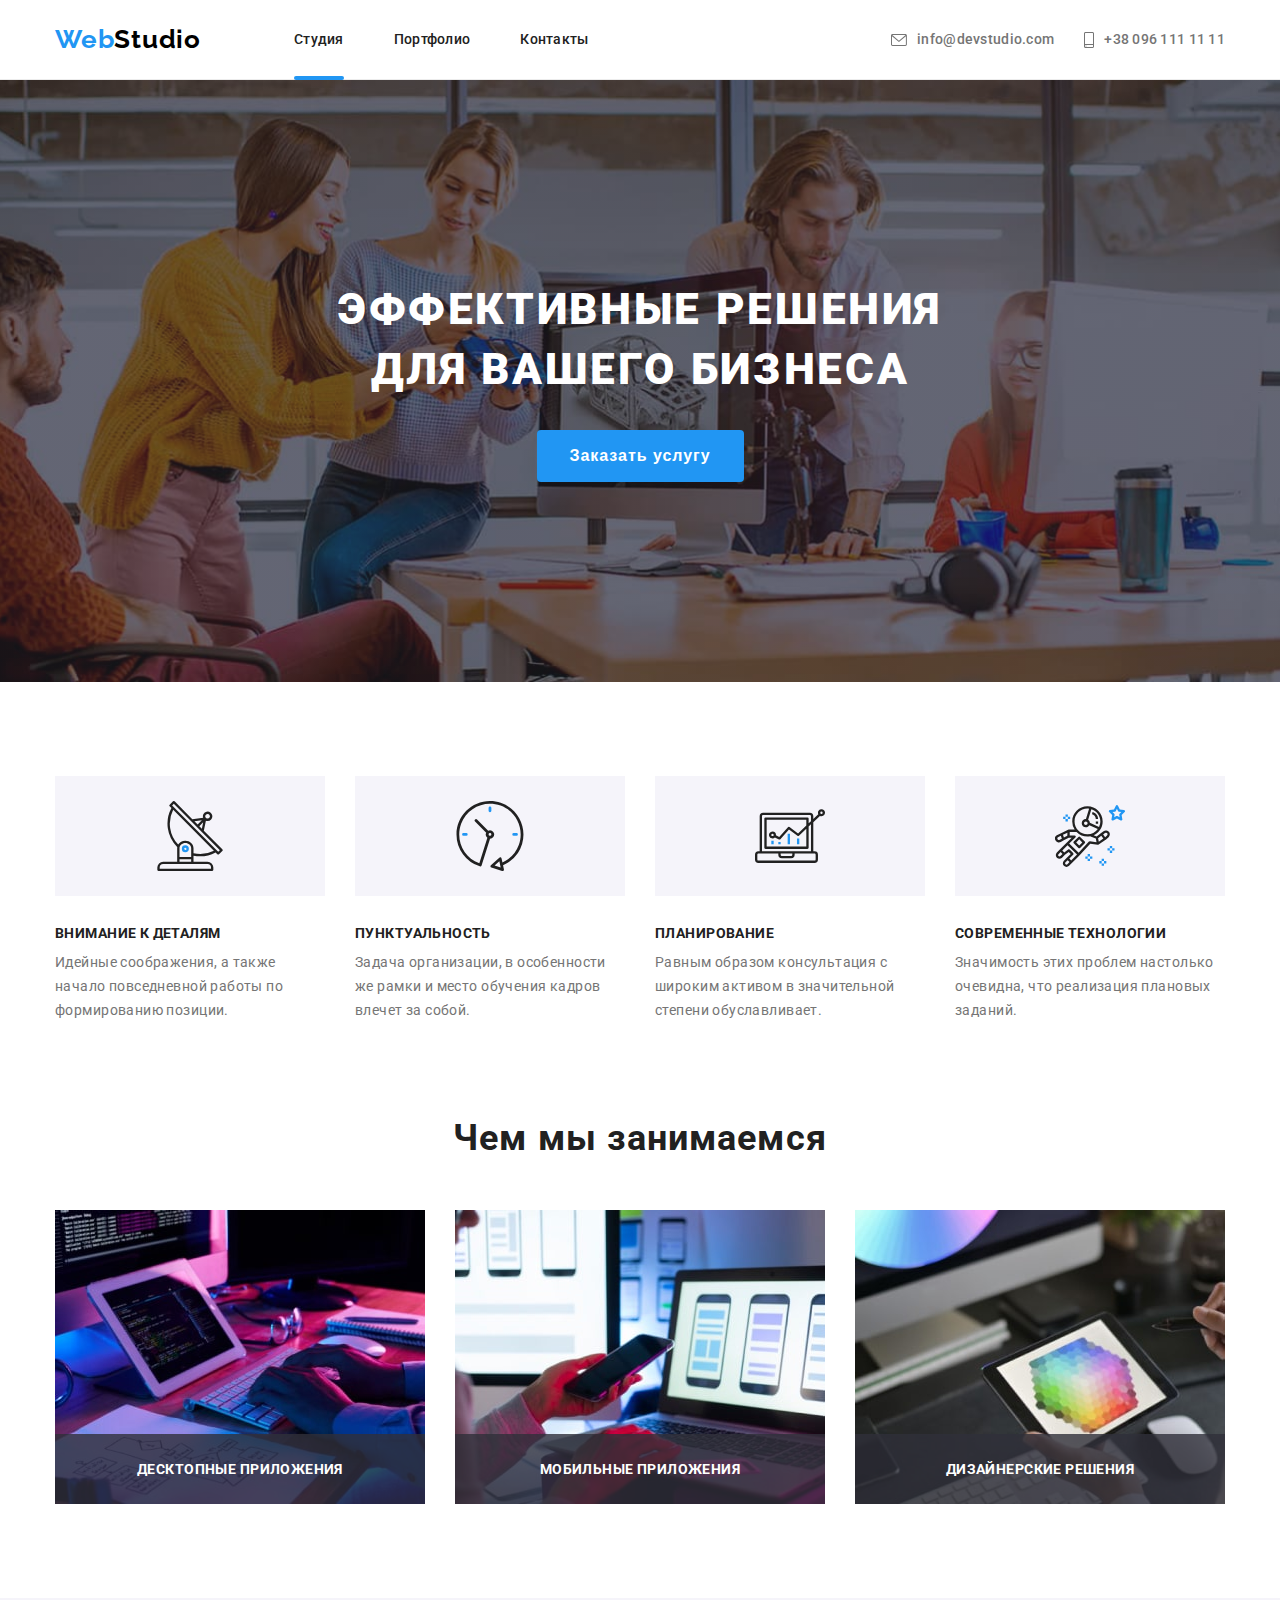
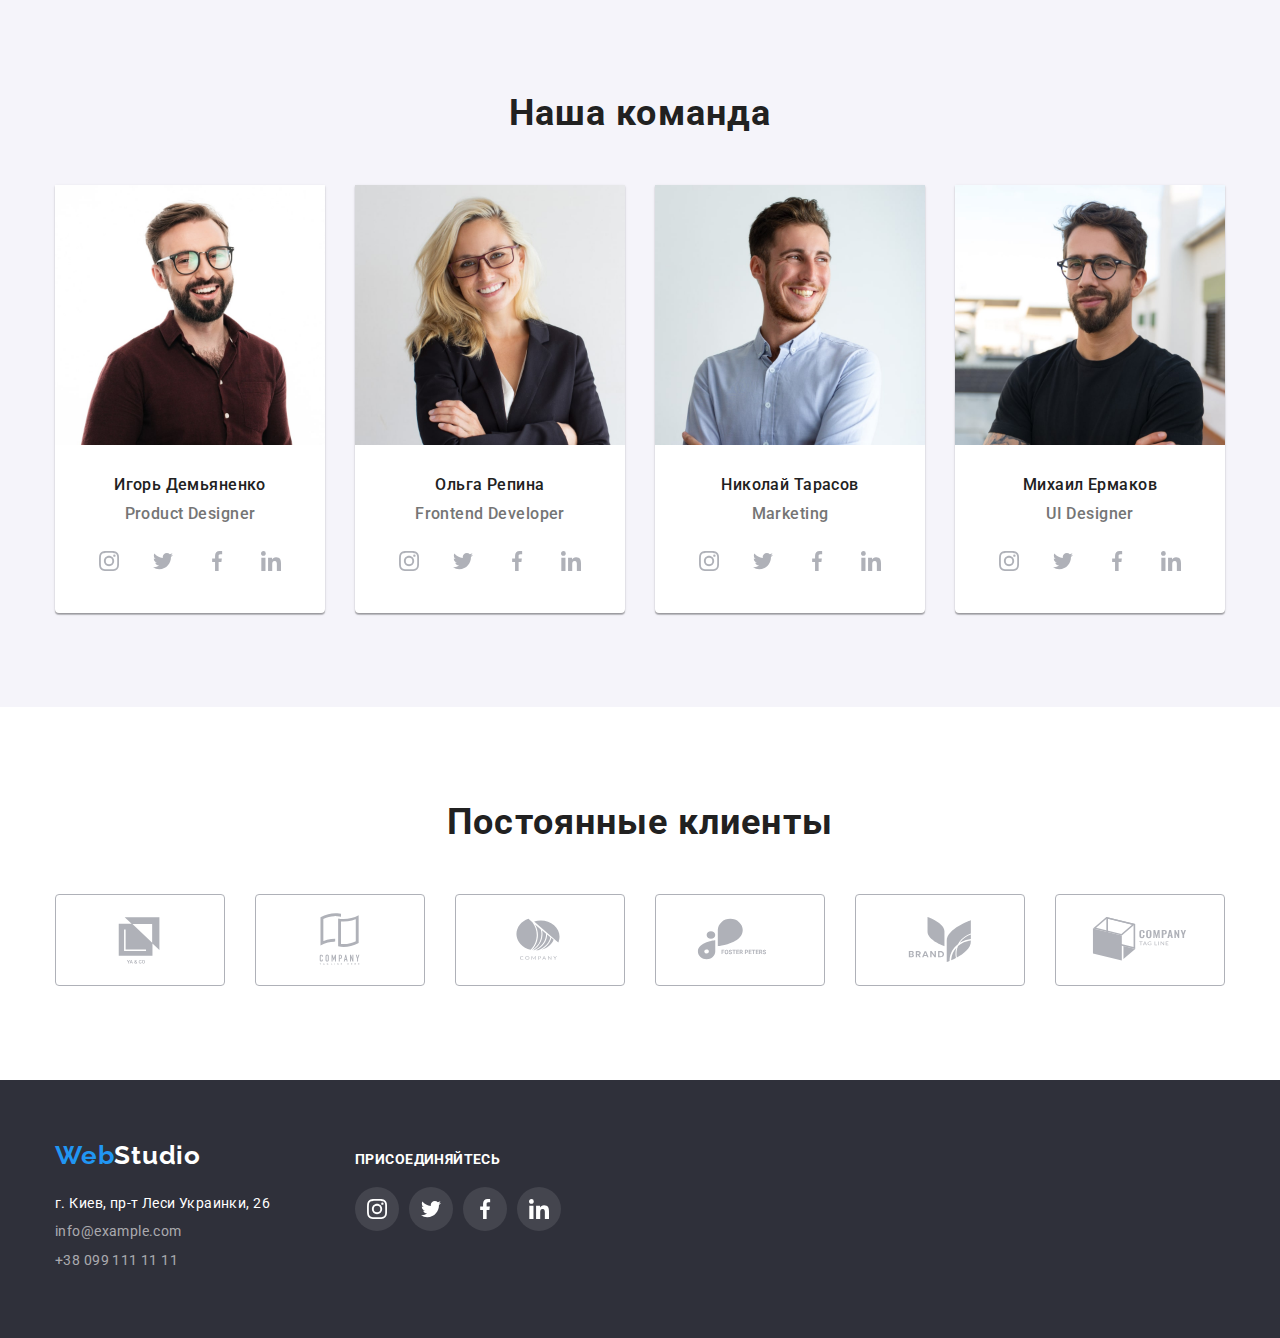
==== commit 88ecd1ca: "edit social list" ====
--- a/index.html
+++ b/index.html
@@ -183,7 +183,7 @@
                 <p class="team-description">Product Designer</p>
                 <div class="social">
                   <ul class="social-list list">
-                    <li>
+                    <li class="social-item">
                       <a
                         class="circle"
                         href="https://www.instagram.com/"
@@ -196,7 +196,7 @@
                       </a>
                     </li>
 
-                    <li>
+                    <li class="social-item">
                       <a
                         class="circle"
                         href="https://twitter.com/"
@@ -209,7 +209,7 @@
                       </a>
                     </li>
 
-                    <li>
+                    <li class="social-item">
                       <a
                         class="circle"
                         href="https://www.facebook.com/"
@@ -222,7 +222,7 @@
                       </a>
                     </li>
 
-                    <li>
+                    <li class="social-item">
                       <a
                         class="circle"
                         href="https://www.linkedin.com/"
@@ -253,7 +253,7 @@
                 <p class="team-description">Frontend Developer</p>
                 <div class="social">
                   <ul class="social-list list">
-                    <li>
+                    <li class="social-item">
                       <a
                         class="circle"
                         href="https://www.instagram.com/"
@@ -266,7 +266,7 @@
                       </a>
                     </li>
 
-                    <li>
+                    <li class="social-item">
                       <a
                         class="circle"
                         href="https://twitter.com/"
@@ -279,7 +279,7 @@
                       </a>
                     </li>
 
-                    <li>
+                    <li class="social-item">
                       <a
                         class="circle"
                         href="https://www.facebook.com/"
@@ -292,7 +292,7 @@
                       </a>
                     </li>
 
-                    <li>
+                    <li class="social-item">
                       <a
                         class="circle"
                         href="https://www.linkedin.com/"
@@ -323,7 +323,7 @@
                 <p class="team-description">Marketing</p>
                 <div class="social">
                   <ul class="social-list list">
-                    <li>
+                    <li class="social-item">
                       <a
                         class="circle"
                         href="https://www.instagram.com/"
@@ -336,7 +336,7 @@
                       </a>
                     </li>
 
-                    <li>
+                    <li class="social-item">
                       <a
                         class="circle"
                         href="https://twitter.com/"
@@ -349,7 +349,7 @@
                       </a>
                     </li>
 
-                    <li>
+                    <li class="social-item">
                       <a
                         class="circle"
                         href="https://www.facebook.com/"
@@ -362,7 +362,7 @@
                       </a>
                     </li>
 
-                    <li>
+                    <li class="social-item">
                       <a
                         class="circle"
                         href="https://www.linkedin.com/"
@@ -393,7 +393,7 @@
                 <p class="team-description">UI Designer</p>
                 <div class="social">
                   <ul class="social-list list">
-                    <li>
+                    <li class="social-item">
                       <a
                         class="circle"
                         href="https://www.instagram.com/"
@@ -406,7 +406,7 @@
                       </a>
                     </li>
 
-                    <li>
+                    <li class="social-item">
                       <a
                         class="circle"
                         href="https://twitter.com/"
@@ -419,7 +419,7 @@
                       </a>
                     </li>
 
-                    <li>
+                    <li class="social-item">
                       <a
                         class="circle"
                         href="https://www.facebook.com/"
@@ -432,7 +432,7 @@
                       </a>
                     </li>
 
-                    <li>
+                    <li class="social-item">
                       <a
                         class="circle"
                         href="https://www.linkedin.com/"
--- a/css/styles.css
+++ b/css/styles.css
@@ -426,21 +426,26 @@
 }
 
 .team-list .card-text {
-  padding: 30px;
+  padding: 30px 0px;
+  display: flex;
+  flex-direction: column;
+  align-items: center;
 }
 
 .circle {
   display: flex;
   justify-content: center;
   align-items: center;
-  width: 40px;
-  height: 40px;
+  width: 44px;
+  height: 44px;
   /* background-color: teal; */
   border-radius: 50%;
 }
 .social-list {
   display: flex;
-  justify-content: space-between;
+}
+.social-item:not(:last-child) {
+  margin-right: 10px;
 }
 .circle:hover,
 .circle:focus {
@@ -497,11 +502,7 @@
 
 .adress-column {
   /* background-color: teal; */
-  margin-right: 70px;
-}
-
-.footer .social-list {
-  margin-left: 10px;
+  margin-right: 75px;
 }
 
 .footer .item:not(:last-child) {
@@ -515,6 +516,10 @@
 .footer .circle:hover,
 .footer .circle:focus {
   background-color: var(--accent);
+}
+
+.footer .social-icon {
+  fill: var(--background-white);
 }
 
 .social-column .title {
